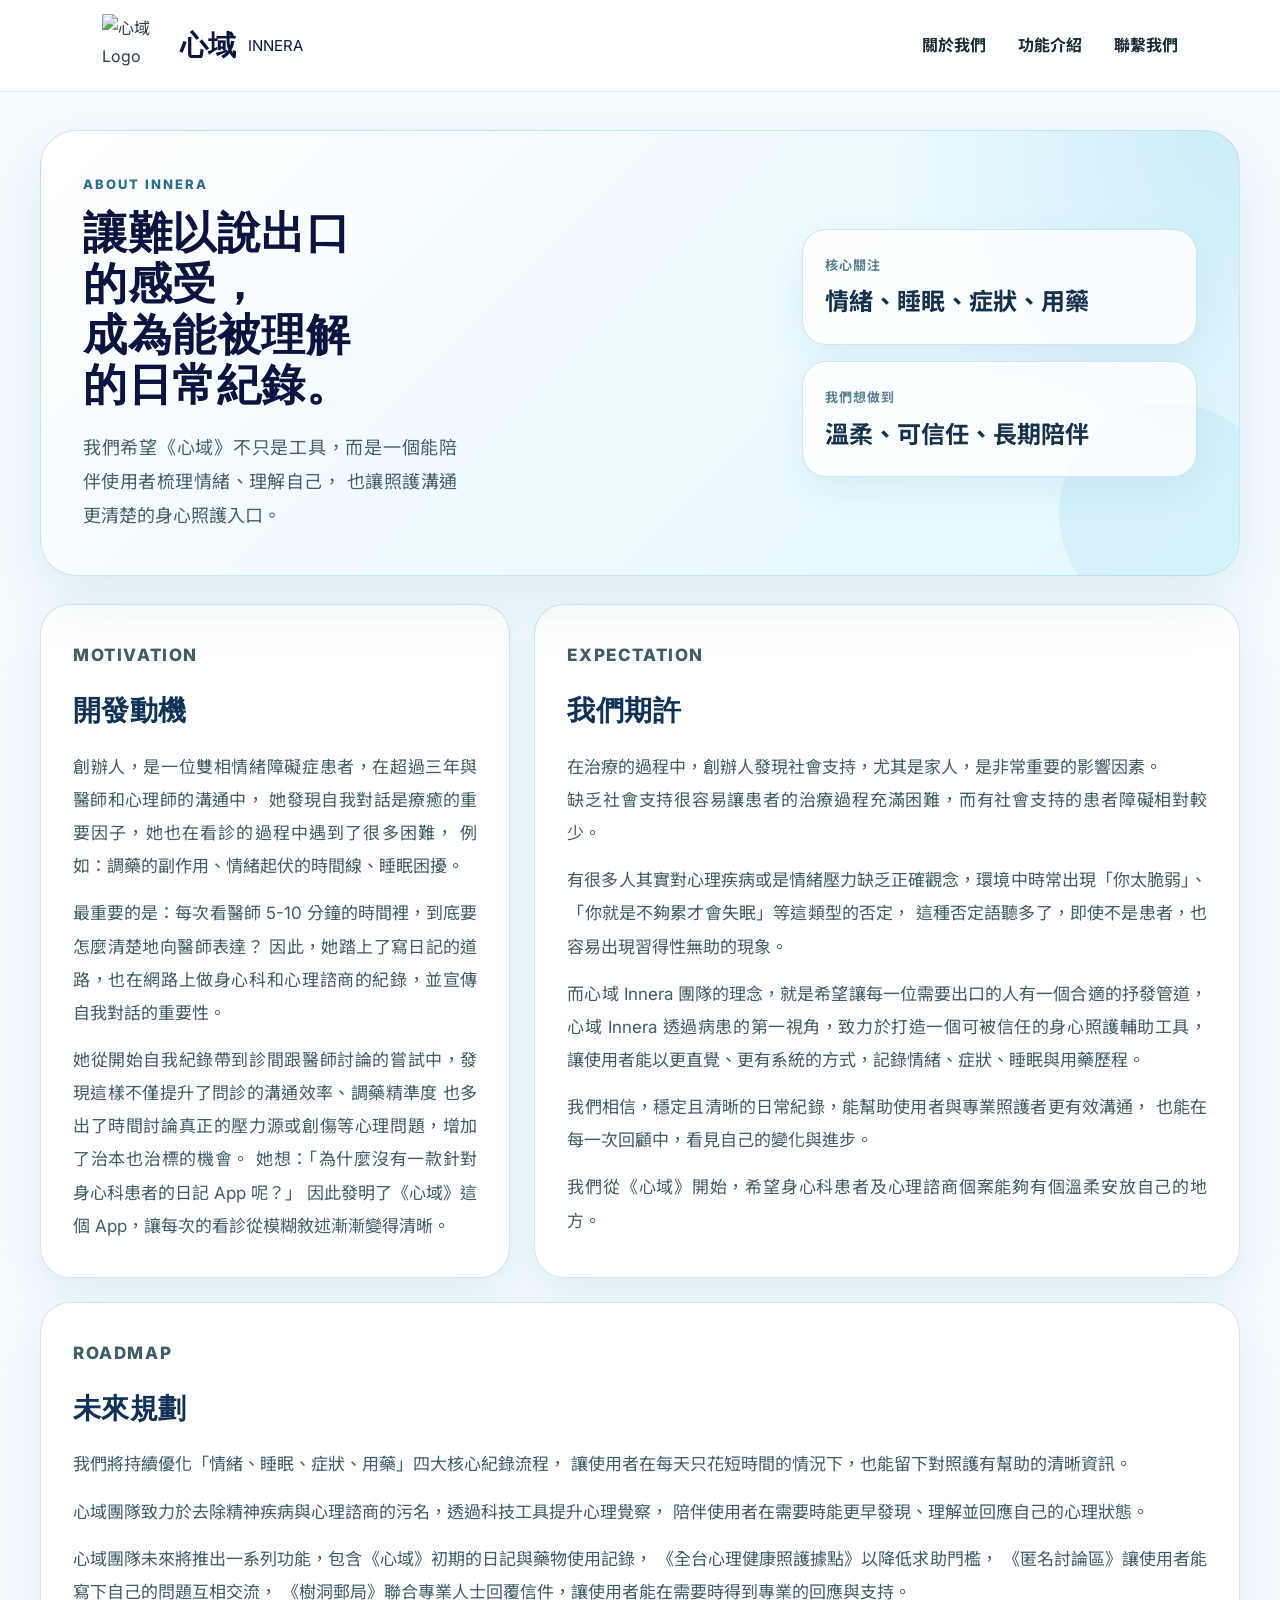
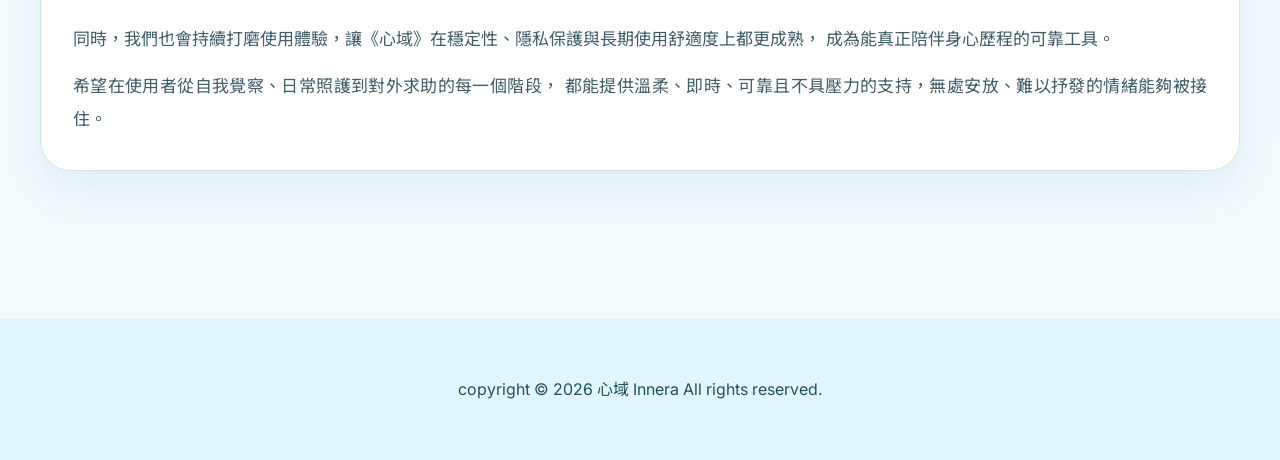
==== about.html @ 6039befc "[fix]修改「關於我們」內容" ====
<!DOCTYPE html>
<html lang="zh-TW">
<head>
  <meta charset="UTF-8">
  <meta name="viewport" content="width=device-width, initial-scale=1.0">
  <title>關於我們 | 心域 Innera</title>
  <meta name="description" content="了解心域 Innera 的開發動機與我們期許，探索我們如何打造更溫柔、可被信任的身心照護工具。">
  <link rel="stylesheet" href="style.css">
</head>
<body class="about-page">
  <header class="navbar">
    <a class="logo-area" href="index.html" aria-label="回到首頁">
      <img src="images/logo.jpg" class="logo" alt="心域 Logo">
      <div class="brand-text">
        <div class="brand-title">
          <h1>心域</h1>
          <span>INNERA</span>
        </div>
      </div>
    </a>

    <nav>
      <div class="nav-item has-submenu">
        <a href="about.html">關於我們</a>
        <div class="submenu">
          <a href="#about-motivation">開發動機</a>
          <a href="#about-expectation">我們期許</a>
          <a href="#about-roadmap">未來規劃</a>
        </div>
      </div>
      <a href="index.html#feature-intro">功能介紹</a>
      <a href="index.html#contact-us">聯繫我們</a>
    </nav>
  </header>

  <main class="about-page-main">
    <section class="about-hero">
      <div class="about-hero-copy">
        <p class="about-kicker">ABOUT INNERA</p>
        <h2>讓難以說出口的感受，<br>成為能被理解的日常紀錄。</h2>
        <p class="about-lead">
          我們希望《心域》不只是工具，而是一個能陪伴使用者梳理情緒、理解自己，
          也讓照護溝通更清楚的身心照護入口。
        </p>
      </div>
      <div class="about-hero-panel">
        <div class="about-highlight">
          <span>核心關注</span>
          <strong>情緒、睡眠、症狀、用藥</strong>
        </div>
        <div class="about-highlight">
          <span>我們想做到</span>
          <strong>溫柔、可信任、長期陪伴</strong>
        </div>
      </div>
    </section>

    <section class="about-story-grid">
      <article class="about-card" id="about-motivation">
        <p class="about-card-label">Motivation</p>
        <h3 class="about-subheading">開發動機</h3>
        <p>
    創辦人，是一位雙相情緒障礙症患者，在超過三年與醫師和心理師的溝通中，
    她發現自我對話是療癒的重要因子，她也在看診的過程中遇到了很多困難，
    例如：調藥的副作用、情緒起伏的時間線、睡眠困擾。
    </p>
    <p>
    最重要的是：每次看醫師 5-10 分鐘的時間裡，到底要怎麼清楚地向醫師表達？
    因此，她踏上了寫日記的道路，也在網路上做身心科和心理諮商的紀錄，並宣傳自我對話的重要性。
    </p>
    <p>
    她從開始自我紀錄帶到診間跟醫師討論的嘗試中，發現這樣不僅提升了問診的溝通效率、調藥精準度
    也多出了時間討論真正的壓力源或創傷等心理問題，增加了治本也治標的機會。
    她想：「為什麼沒有一款針對身心科患者的日記 App 呢？」
    因此發明了《心域》這個 App，讓每次的看診從模糊敘述漸漸變得清晰。
  </p>
      </article>

      <article class="about-card about-card-wide" id="about-expectation">
        <p class="about-card-label">Expectation</p>
        <h3 class="about-subheading">我們期許</h3>
        <p>
          在治療的過程中，創辦人發現社會支持，尤其是家人，是非常重要的影響因素。<br>
          缺乏社會支持很容易讓患者的治療過程充滿困難，而有社會支持的患者障礙相對較少。
        </p>
        <p>
          有很多人其實對心理疾病或是情緒壓力缺乏正確觀念，環境中時常出現「你太脆弱」、「你就是不夠累才會失眠」等這類型的否定，
          這種否定語聽多了，即使不是患者，也容易出現習得性無助的現象。
        </p>
        <p>
          而心域 Innera 團隊的理念，就是希望讓每一位需要出口的人有一個合適的抒發管道，
          心域 Innera 透過病患的第一視角，致力於打造一個可被信任的身心照護輔助工具，
          讓使用者能以更直覺、更有系統的方式，記錄情緒、症狀、睡眠與用藥歷程。
        </p>
        <p>
          我們相信，穩定且清晰的日常紀錄，能幫助使用者與專業照護者更有效溝通，
          也能在每一次回顧中，看見自己的變化與進步。
        </p>
        <p>
          我們從《心域》開始，希望身心科患者及心理諮商個案能夠有個溫柔安放自己的地方。
        </p>
      </article>

      <article class="about-card about-card-full" id="about-roadmap">
        <p class="about-card-label">Roadmap</p>
        <h3 class="about-subheading">未來規劃</h3>
        <p>
          我們將持續優化「情緒、睡眠、症狀、用藥」四大核心紀錄流程，
          讓使用者在每天只花短時間的情況下，也能留下對照護有幫助的清晰資訊。
        </p>
        <p>
          心域團隊致力於去除精神疾病與心理諮商的污名，透過科技工具提升心理覺察，
          陪伴使用者在需要時能更早發現、理解並回應自己的心理狀態。
        </p>
        <p>
            心域團隊未來將推出一系列功能，包含《心域》初期的日記與藥物使用記錄，
            《全台心理健康照護據點》以降低求助門檻，
            《匿名討論區》讓使用者能寫下自己的問題互相交流，
            《樹洞郵局》聯合專業人士回覆信件，讓使用者能在需要時得到專業的回應與支持。
        </p>
        <p>
          同時，我們也會持續打磨使用體驗，讓《心域》在穩定性、隱私保護與長期使用舒適度上都更成熟，
          成為能真正陪伴身心歷程的可靠工具。
        </p>
        <p>
            希望在使用者從自我覺察、日常照護到對外求助的每一個階段，
            都能提供溫柔、即時、可靠且不具壓力的支持，無處安放、難以抒發的情緒能夠被接住。
        </p>
      </article>
    </section>
  </main>
 <footer>
  <p>copyright © 2026 心域 Innera All rights reserved.</p>
</footer>
</body>
</html>
---- style.css ----
@import url("https://fonts.googleapis.com/css2?family=Inter:wght@400;600;700;800&family=Noto+Sans+TC:wght@400;500;700;900&family=Noto+Serif+TC:wght@600;700;900&display=swap");

* {
  box-sizing: border-box;
}

html {
  scroll-behavior: smooth;
}

body {
  margin: 0;
  font-family: "Inter", "Noto Sans TC", "Microsoft JhengHei", sans-serif;
  background: #f4fbff;
  color: #2f3e46;
  line-height: 1.8;
}

h1,
h2,
h3,
h4,
h5,
h6 {
  font-family: "Helvetica", "Arial", sans-serif;
}

/* 導覽列 */
.navbar {
  position: fixed;
  top: 0;
  width: 100%;
  height: 92px;
  padding: 10px 8%;
  display: flex;
  justify-content: space-between;
  align-items: center;
  background: rgba(255, 255, 255, 0.9);
  backdrop-filter: blur(14px);
  border-bottom: 1px solid rgba(120, 180, 210, 0.25);
  z-index: 1000;
}

.logo-area {
  display: flex;
  align-items: center;
  gap: 14px;
  text-decoration: none;
  color: inherit;
}

.logo-area .logo {
  width: 64px;
  height: 64px;
  object-fit: contain;
  margin: 0;
  padding: 0;
  background: transparent;
  box-shadow: none;
  border-radius: 0;
}

.brand-title {
  display: flex;
  align-items: center;
  gap: 12px;
}

.brand-title h1 {
  margin: 0;
  font-size: 28px;
  line-height: 1;
  color: #0b143f;
}

.brand-title span {
  font-size: 15px;
  color: #0b143f;
}

.navbar nav {
  display: flex;
  align-items: center;
}

.navbar nav > a,
.navbar nav > .nav-item > a {
  margin-left: 32px;
  text-decoration: none;
  color: #172b38;
  font-weight: 700;
  font-size: 16px;
}

.navbar nav .has-submenu {
  position: relative;
}

.navbar nav .submenu {
  position: absolute;
  left: 32px;
  top: calc(100% + 16px);
  min-width: 150px;
  padding: 8px 0;
  border-radius: 12px;
  background: rgba(255, 255, 255, 0.98);
  border: 1px solid rgba(120, 180, 210, 0.25);
  box-shadow: 0 14px 30px rgba(40, 90, 110, 0.16);
  display: none;
}

.navbar nav .submenu a {
  display: block;
  margin: 0;
  padding: 8px 14px;
  font-size: 14px;
  font-weight: 600;
  color: #23404f;
  text-decoration: none;
  white-space: nowrap;
}

.navbar nav .submenu a:hover {
  background: #eff9ff;
  color: #1183a4;
}

.navbar nav .has-submenu::after {
  content: "";
  position: absolute;
  left: 0;
  right: 0;
  bottom: -16px;
  height: 16px;
}

.navbar nav .has-submenu:hover .submenu,
.navbar nav .has-submenu:focus-within .submenu {
  display: block;
}

.navbar nav a:hover {
  color: #5bbfd3;
}

/* Hero */
.hero {
  min-height: 620px;
  padding: 120px 8% 60px;
  display: flex;
  justify-content: space-between;
  align-items: center;
  overflow: hidden;
  position: relative;
  background:
    radial-gradient(circle at 55% 22%, rgba(255,255,255,0.95), transparent 26%),
    radial-gradient(circle at 90% 80%, rgba(142,212,239,0.35), transparent 28%),
    linear-gradient(135deg, #eefaff 0%, #dff6ff 45%, #bdefff 100%);
}

.hero::after {
  content: "";
  position: absolute;
  left: -5%;
  bottom: -100px;
  width: 110%;
  height: 190px;
  background: rgba(160, 220, 248, 0.45);
  border-radius: 50% 50% 0 0;
}

.hero-left {
  max-width: 540px;
  z-index: 2;
}

.hero-left h2 {
  margin: 0;
  font-size: 76px;
  line-height: 1.1;
  color: #0b143f;
  letter-spacing: 3px;
}

.subtitle {
  font-size: 28px;
  color: #304f76;
  margin: 18px 0 22px;
  letter-spacing: 2px;
}

.desc {
  font-size: 18px;
  color: #506b7a;
  max-width: 520px;
  margin: 20px 0;
}

.download {
  display: flex;
  gap: 14px;
  margin-top: 32px;
}

.qr-item {
  display: flex;
  flex-direction: column;
  align-items: center;
  gap: 10px;
}

.download img {
  width: 120px;
  height: 120px;
  border-radius: 16px;
  background: #ffffff;
  box-shadow: 0 12px 26px rgba(80, 160, 180, 0.22);
}

.store-link {
  font-size: 14px;
  font-weight: 700;
  color: #0b143f;
  text-decoration: none;
  border-bottom: 2px solid rgba(11, 20, 63, 0.2);
}

.store-link:hover {
  color: #0f6f87;
  border-bottom-color: rgba(15, 111, 135, 0.45);
}

.btn {
  display: inline-block;
  padding: 12px 26px;
  border-radius: 999px;
  text-decoration: none;
  font-weight: 700;
  transition: 0.25s;
}

.google {
  background: white;
  color: #1f2d35;
  border: 1px solid rgba(25, 50, 70, 0.2);
}

.apple {
  background: #0b143f;
  color: white;
}

.btn:hover {
  transform: translateY(-4px);
  box-shadow: 0 12px 26px rgba(80, 160, 180, 0.25);
}

/* Hero 三支手機 */
.phone-showcase {
  width: 560px;
  height: 460px;
  position: relative;
  z-index: 2;
}

.phone {
  position: absolute;
  width: 190px;
  height: 390px;
  object-fit: cover;
  border-radius: 34px;
  padding: 0;
  margin: 0;
  background: white;
  border: 10px solid #111a3a;
  box-shadow: 0 22px 45px rgba(20, 70, 100, 0.22);
  animation: float 3s ease-in-out infinite;
}

.phone-left {
  left: 30px;
  top: 72px;
  transform: rotate(-2deg);
  z-index: 1;
}

.phone-center {
  left: 170px;
  top: 10px;
  width: 220px;
  height: 440px;
  z-index: 3;
}

.phone-right {
  right: 10px;
  top: 70px;
  transform: rotate(2deg);
  z-index: 2;
}

/* 引言 */
blockquote {
  margin: 60px auto;
  max-width: 760px;
  padding: 32px 40px;
  border-left: 6px solid #7ccfe0;
  background: rgba(255, 255, 255, 0.85);
  border-radius: 24px;
  box-shadow: 0 16px 40px rgba(80, 160, 180, 0.12);
  font-size: 20px;
  color: #345b63;
}

/* 功能分組 */
.feature-group {
  width: 100%;
  padding: 90px 8%;
  text-align: center;
  display: flex;
  flex-direction: column;
  align-items: center;
}

.feature-group h2 {
  width: 100%;
  text-align: center;
  font-size: 36px;
  color: #0b143f;
  margin: 0 auto 12px;
}

.feature-group p {
  width: 100%;
  max-width: 680px;
  text-align: center;
  margin: 0 auto 48px;
  color: #5f747b;
  font-size: 18px;
}

.blue-section {
  background: linear-gradient(180deg, #effbff, #dff6ff);
}

.feature-grid {
  display: grid;
  grid-template-columns: repeat(3, auto);
  gap: 28px;
  justify-content: center;
}

.single-feature {
  max-width: 900px;
  margin: 0 auto;
}

.feature-group img {
  width: 100 px;
  margin: 0;
  padding: 16px;
  background: white;
  border-radius: 28px;
  box-shadow: 0 18px 45px rgba(80, 160, 180, 0.16);
  transition: 0.35s;
}

.feature-group img:hover {
  transform: translateY(-8px) scale(1.01);
  box-shadow: 0 28px 70px rgba(80, 160, 180, 0.22);
}

.feature-grid img:nth-child(4) {
  grid-column: 2 / 3;
}

/* 頁尾 */
footer {
  margin-top: 100px;
  padding: 40px 8%;
  text-align: center;
  background: #dff6ff;
  color: #24515c;
}

footer .copyright-symbol {
  display: inline-flex;
  width: 28px;
  height: 28px;
  border: 2px solid #24515c;
  border-radius: 50%;
  align-items: center;
  justify-content: center;
  font-weight: 700;
  margin-right: 6px;
}

/* 動畫 */
@keyframes float {
  0% { transform: translateY(0); }
  50% { transform: translateY(-10px); }
  100% { transform: translateY(0); }
}

/* 手機版 */
@media (max-width: 768px) {
  .navbar {
    height: auto;
    padding: 12px 24px;
    flex-direction: column;
    gap: 12px;
  }

  .navbar nav {
    gap: 10px;
    flex-wrap: wrap;
    justify-content: center;
  }

  .navbar nav > a,
  .navbar nav > .nav-item > a {
    margin: 0;
    font-size: 14px;
  }

  .navbar nav .has-submenu {
    display: flex;
    flex-direction: column;
    align-items: center;
  }

  .navbar nav .has-submenu::after {
    display: none;
  }

  .navbar nav .submenu {
    position: static;
    display: flex;
    gap: 6px;
    min-width: 0;
    margin-top: 4px;
    padding: 0;
    border: 0;
    box-shadow: none;
    background: transparent;
  }

  .navbar nav .submenu a {
    padding: 2px 8px;
    font-size: 12px;
    border-radius: 999px;
    background: rgba(16, 129, 161, 0.1);
  }

  .hero {
    flex-direction: column;
    text-align: center;
    padding: 150px 24px 60px;
  }

  .hero-left h2 {
    font-size: 48px;
  }

  .subtitle {
    font-size: 22px;
  }

  .download {
    justify-content: center;
    flex-wrap: wrap;
  }

  .phone-showcase {
    width: 320px;
    height: 360px;
    margin-top: 40px;
  }

  .phone {
    width: 120px;
    height: 250px;
    border-radius: 24px;
    border-width: 7px;
  }

  .phone-left {
    left: 0;
    top: 70px;
  }

  .phone-center {
    left: 90px;
    top: 20px;
    width: 140px;
    height: 290px;
  }

  .phone-right {
    right: 0;
    top: 70px;
  }

  .feature-grid {
    grid-template-columns: 1fr;
  }

  .feature-grid img:nth-child(4) {
    grid-column: auto;
  }
}

/* ===== 五大功能點選方框 ===== */
.feature-menu {
  padding: 90px 8%;
  text-align: center;
  background: #f4fbff;
  scroll-margin-top: 110px;
}

#about-us,
#about-motivation,
#about-expectation,
#about-roadmap,
#contact-us {
  scroll-margin-top: 110px;
}

.about-section,
.contact-section {
  width: min(92%, 980px);
  margin: 0 auto;
  padding: 52px 40px;
  border-radius: 30px;
  background: linear-gradient(180deg, #ffffff, #f5fcff);
  border: 1px solid rgba(170, 210, 225, 0.55);
  box-shadow: 0 18px 40px rgba(70, 140, 165, 0.12);
  text-align: center;
}

.about-section {
  width: min(96%, 1200px);
  margin-top: 28px;
  margin-bottom: 38px;
}

.about-page-main {
  padding-top: 120px;
}

.about-page-main {
  width: min(1200px, calc(100% - 48px));
  margin: 0 auto;
  padding-bottom: 48px;
}

.about-page .about-hero {
  position: relative;
  display: grid;
  grid-template-columns: minmax(0, 1.4fr) minmax(280px, 0.8fr);
  gap: 28px;
  align-items: stretch;
  margin: 10px auto 28px;
  padding: 42px;
  border-radius: 36px;
  background:
    radial-gradient(circle at top right, rgba(124, 206, 231, 0.28), transparent 28%),
    linear-gradient(135deg, #ffffff 0%, #eefaff 52%, #e4f7ff 100%);
  border: 1px solid rgba(170, 210, 225, 0.55);
  box-shadow: 0 24px 60px rgba(70, 140, 165, 0.14);
  overflow: hidden;
}

.about-page .about-hero::after {
  content: "";
  position: absolute;
  right: -40px;
  bottom: -48px;
  width: 220px;
  height: 220px;
  border-radius: 50%;
  background: rgba(137, 212, 235, 0.18);
}

.about-page .about-hero-copy,
.about-page .about-hero-panel {
  position: relative;
  z-index: 1;
}

.about-page .about-kicker {
  margin: 0 0 12px;
  color: #2b7187;
  font-size: 13px;
  font-weight: 800;
  letter-spacing: 2px;
}

.about-page .about-hero h2 {
  margin: 0;
  max-width: 11ch;
  font-family: "Helvetica", "Arial", sans-serif;
  font-size: clamp(28px, 3.8vw, 44px);
  font-weight: 800;
  line-height: 1.15;
  letter-spacing: 0.5px;
  color: #0b143f;
}

.about-page .about-hero h2 br {
  display: none;
}

@media (min-width: 768px) {
  .about-page .about-hero h2 br {
    display: inline;
  }
}

.about-page .about-lead {
  margin: 20px 0 0;
  max-width: 34ch;
  color: #44606c;
  font-size: 18px;
  line-height: 1.9;
  text-align: justify;
  text-justify: inter-ideograph;
}

.about-page .about-hero-panel {
  display: grid;
  gap: 16px;
  align-content: center;
}

.about-page .about-highlight {
  padding: 24px 22px;
  border-radius: 24px;
  background: rgba(255, 255, 255, 0.8);
  border: 1px solid rgba(146, 201, 220, 0.45);
  box-shadow: 0 14px 34px rgba(70, 140, 165, 0.1);
}

.about-page .about-highlight span {
  display: block;
  margin-bottom: 8px;
  color: #568092;
  font-size: 13px;
  font-weight: 700;
  letter-spacing: 1px;
  text-transform: uppercase;
}

.about-page .about-highlight strong {
  display: block;
  color: #14324c;
  font-size: 24px;
  line-height: 1.45;
}

.about-page .about-story-grid {
  display: grid;
  grid-template-columns: minmax(0, 0.8fr) minmax(0, 1.2fr);
  gap: 24px;
  align-items: start;
}

.about-page .about-card {
  padding: 34px 32px;
  border-radius: 30px;
  background: rgba(255, 255, 255, 0.94);
  border: 1px solid rgba(170, 210, 225, 0.55);
  box-shadow: 0 18px 40px rgba(70, 140, 165, 0.12);
}

.about-page .about-card-label {
  margin: 0 0 12px;
  color: #4b8195;
  font-size: 12px;
  font-weight: 800;
  letter-spacing: 1.6px;
  text-transform: uppercase;
  text-align: left;
}

.about-page .about-subheading {
  margin: 0 0 14px;
  max-width: none;
  font-size: 28px;
  text-align: left;
}

.about-page .about-card p {
  margin: 0 0 14px;
  max-width: none;
  color: #3e5e6a;
  font-size: 17px;
  line-height: 1.95;
  text-align: justify;
  text-justify: inter-ideograph;
}

.about-page .about-card p:last-child {
  margin-bottom: 0;
}

.about-page .about-card-wide {
  min-height: 100%;
}

.about-page .about-card-full {
  grid-column: 1 / -1;
}

.about-page .about-card br {
  display: none;
}

@media (min-width: 768px) {
  .about-page .about-card br {
    display: inline;
  }
}

.contact-section {
  margin-top: 28px;
}

.section-heading {
  margin: 0 auto 22px;
  font-size: 34px;
  font-weight: 800;
  color: #0b143f;
  letter-spacing: 1px;
}

.about-subheading {
  margin: 28px auto 10px;
  max-width: 760px;
  text-align: left;
  font-size: 24px;
  font-weight: 800;
  color: #0f3257;
  letter-spacing: 0.4px;
}

.about-subheading:first-of-type {
  margin-top: 8px;
}

.about-section p,
.contact-section p {
  margin: 0 auto 14px;
  max-width: 760px;
  color: #3e5e6a;
  font-size: 17px;
  line-height: 1.9;
}

.about-section p br {
  display: none;
}

@media (min-width: 768px) {
  .about-section p br {
    display: inline;
  }
}

.feature-menu blockquote br {
  display: none;
}

@media (min-width: 500px) {
  .feature-menu blockquote br {
    display: inline;
  }
}

.contact-list {
  margin-top: 10px;
}

.cooperation-form {
  width: min(100%, 760px);
  margin: 28px auto 0;
  padding: 28px;
  border-radius: 20px;
  background: #ffffff;
  border: 1px solid rgba(150, 200, 220, 0.4);
  box-shadow: 0 12px 30px rgba(70, 140, 165, 0.12);
  text-align: left;
}

.cooperation-form h3 {
  margin: 0 0 18px;
  font-size: 24px;
  color: #0b143f;
}

.form-help {
  margin: 0 0 14px;
  font-size: 13px;
  color: #587583;
}

.form-grid {
  display: grid;
  grid-template-columns: repeat(2, minmax(0, 1fr));
  gap: 14px;
}

.cooperation-form label {
  display: flex;
  flex-direction: column;
  gap: 8px;
  color: #2f4f5b;
  font-size: 14px;
  font-weight: 600;
}

.cooperation-form input,
.cooperation-form textarea {
  width: 100%;
  padding: 12px 14px;
  border-radius: 12px;
  border: 1px solid rgba(145, 180, 196, 0.6);
  font-size: 15px;
  font-family: inherit;
  color: #1f3a40;
  background: #fbfeff;
}

.cooperation-form input:focus,
.cooperation-form textarea:focus {
  outline: none;
  border-color: #67bfd5;
  box-shadow: 0 0 0 3px rgba(103, 191, 213, 0.2);
}

.full-width {
  margin-top: 14px;
}

.submit-btn {
  margin-top: 18px;
  padding: 12px 18px;
  border: 0;
  border-radius: 12px;
  background: #0b143f;
  color: #ffffff;
  font-size: 15px;
  font-weight: 700;
  cursor: pointer;
}

.submit-btn:hover {
  background: #13235f;
}

.form-note {
  margin-top: 12px;
  min-height: 24px;
  font-size: 14px;
}

.form-note.success {
  color: #1d6f84;
}

.form-note.error {
  color: #b33b3b;
}

.feature-menu h2 {
  font-size: 36px;
  margin-bottom: 10px;
  color: #0b143f;
}

.feature-menu-title {
  display: flex;
  align-items: center;
  justify-content: center;
  gap: 16px;
  margin: 0 auto 36px;
  font-size: 32px;
  font-weight: 800;
  color: #0b143f;
  letter-spacing: 1px;
}

.feature-menu-title::before,
.feature-menu-title::after {
  content: "";
  width: min(22vw, 180px);
  height: 1px;
  background: #b9c4cc;
}

.feature-menu > p {
  color: #6b7b80;
  margin-bottom: 42px;
  font-size: 18px;
}

.feature-menu-grid {
  display: grid;
  grid-template-columns: repeat(5, 1fr);
  gap: 22px;
}

.feature-card {
  display: block;
  padding: 28px 20px;
  min-height: 190px;
  background: white;
  border-radius: 28px;
  text-decoration: none;
  color: #1f3a40;
  box-shadow: 0 18px 45px rgba(80, 160, 180, 0.14);
  border: 1px solid rgba(160, 220, 235, 0.65);
  transition: 0.3s ease;
}

.feature-card span {
  display: inline-flex;
  width: 42px;
  height: 42px;
  border-radius: 50%;
  align-items: center;
  justify-content: center;
  background: #dff6ff;
  color: #0b143f;
  font-weight: 800;
  margin-bottom: 16px;
}

.feature-card h3 {
  margin: 0 0 10px;
  font-size: 20px;
  color: #0b143f;
}

.feature-card p {
  margin: 0;
  font-size: 15px;
  color: #6b7b80;
}

.feature-card:hover {
  transform: translateY(-10px);
  background: linear-gradient(180deg, #ffffff, #eafaff);
  box-shadow: 0 26px 60px rgba(80, 160, 180, 0.22);
}

/* 點擊跳轉時，不要被固定導覽列擋住 */
.feature-group {
  scroll-margin-top: 110px;
}

/* 手機版 */
@media (max-width: 900px) {
  .feature-menu-grid {
    grid-template-columns: 1fr;
  }

  .about-section,
  .contact-section {
    width: calc(100% - 36px);
    padding: 36px 20px;
    border-radius: 22px;
  }

  .cooperation-form {
    padding: 20px;
  }

  .form-grid {
    grid-template-columns: 1fr;
  }

  .section-heading {
    font-size: 28px;
  }

  .feature-menu-title {
    font-size: 26px;
    gap: 10px;
  }

  .feature-menu-title::before,
  .feature-menu-title::after {
    width: min(18vw, 90px);
  }

  .feature-card {
    min-height: auto;
  }
}

/* ===== 修正圖片大小（全部鎖住） ===== */
.feature-grid img {
  width: 260px !important;
  height: auto;
  margin: 0 auto;
  display: block;
  object-fit: contain;
}

/* 單張功能圖（例如日記、藥物） */
.single-feature img {
  width: 720px;
  max-width: 80%;
  margin: 0 auto;
  display: block;
  border-radius: 28px;
  box-shadow: 0 18px 45px rgba(80, 160, 180, 0.16);
}

/* ===== 趨勢圖影片（重點） ===== */
.video-banner {
  max-width: 900px;
  margin: 0 auto;
  border-radius: 32px;
  overflow: hidden;
  background: white;
  box-shadow: 0 24px 60px rgba(80, 160, 180, 0.18);
}

.video-banner video {
  width: 100%;
  display: block;
}

/* hover 動畫（加分） */
.feature-grid img:hover {
  transform: translateY(-8px);
  transition: 0.3s;
}
/* ===== 功能展示圖修正版：避免截圖爆大 ===== */

/* 功能區整體 */
.feature-group {
  padding: 100px 8%;
  text-align: center;
  overflow: hidden;
}

/* 標題置中 */
.feature-group h2 {
  text-align: center;
  font-size: 36px;
  color: #0b143f;
  margin: 0 auto 12px;
}

.feature-group p {
  text-align: center;
  max-width: 680px;
  margin: 0 auto 48px;
  color: #5f747b;
  font-size: 18px;
}

/* 多張手機截圖：固定高度，不再滿版 */
.feature-grid {
  display: flex;
  justify-content: center;
  align-items: flex-start;
  gap: 24px;
  flex-wrap: wrap;
}

.feature-grid img {
  width: auto !important;
  height: clamp(280px, 32vw, 400px) !important;
  max-width: none !important;
  object-fit: contain;
  border-radius: 32px;
  padding: 10px;
  background: white;
  box-shadow: 0 20px 50px rgba(80, 160, 180, 0.18);
}

/* 單張圖：例如日記、藥物整合 */
.single-feature img {
  width: auto !important;
  height: clamp(320px, 36vw, 460px) !important;
  max-width: 90% !important;
  object-fit: contain;
  border-radius: 32px;
  padding: 10px;
  background: white;
  box-shadow: 0 20px 50px rgba(80, 160, 180, 0.18);
}

/* 趨勢圖橫幅：適合截圖 */
.trend-banner {
  width: min(90%, 980px);
  height: clamp(220px, 30vw, 340px);
  margin: 0 auto;
  border-radius: 32px;
  overflow: hidden;
  background: white;
  box-shadow: 0 24px 60px rgba(80, 160, 180, 0.18);
}

/* 趨勢影片：完整顯示，不裁切內容 */
.video-banner-row {
  display: grid;
  grid-template-columns: repeat(2, minmax(240px, 280px));
  justify-content: center;
  gap: 18px;
  width: 100%;
  margin: 0 auto;
}

.video-banner {
  display: inline-flex;
  align-items: center;
  justify-content: center;
  width: 100%;
  max-width: 280px;
  margin: 0;
  padding: 10px;
  border-radius: 34px;
  overflow: hidden;
  background: linear-gradient(145deg, #e8f7ff, #d2f0ff);
  border: 1px solid rgba(140, 198, 222, 0.45);
  box-shadow: 0 24px 60px rgba(63, 130, 163, 0.22);
}

.trend-banner img {
  width: 100%;
  height: 100%;
  display: block;
}

.trend-banner img {
  object-fit: cover;
}

.video-banner video {
  width: 100%;
  height: auto;
  max-width: 100%;
  max-height: none;
  border-radius: 24px;
  background: transparent;
}

.video-fallback {
  margin: 12px 4px 2px;
  font-size: 14px;
  color: #2d5465;
}

.video-fallback a {
  color: #0b143f;
  font-weight: 700;
  text-decoration: underline;
}

/* hover 動畫 */
.feature-grid img:hover,
.single-feature img:hover,
.trend-banner:hover,
.video-banner:hover {
  transform: translateY(-8px);
  transition: 0.3s;
}

/* 手機版 */
@media (max-width: 768px) {
  .feature-grid img {
    height: 420px !important;
  }

  .single-feature img {
    height: 460px !important;
  }

  .trend-banner {
    height: 260px;
  }

  .video-banner {
    padding: 10px;
    border-radius: 24px;
  }

  .video-banner-row {
    grid-template-columns: 1fr;
    width: min(88vw, 280px);
    gap: 14px;
  }

  .video-banner video {
    max-width: 100%;
    max-height: none;
    border-radius: 18px;
  }
}

/* ===== 媒體尺寸統一（圖片 + 影片） ===== */
:root {
  --media-card-width: clamp(230px, 23vw, 290px);
  --media-card-height: clamp(390px, 38vw, 500px);
  --media-card-radius: 28px;
}

.feature-grid,
.single-feature {
  width: 100%;
  justify-content: center;
}

.video-banner-row {
  grid-template-columns: repeat(2, var(--media-card-width));
  justify-content: center;
  gap: 24px;
  width: 100%;
}

.feature-grid img,
.single-feature img,
.video-banner .feature-video {
  width: var(--media-card-width) !important;
  height: var(--media-card-height) !important;
  max-width: 100% !important;
  object-fit: contain;
  display: block;
  margin: 0 auto;
  border-radius: var(--media-card-radius);
  background: #ffffff;
  box-shadow: 0 20px 50px rgba(80, 160, 180, 0.18);
}

.video-banner {
  width: auto;
  max-width: none;
  padding: 10px;
  border-radius: var(--media-card-radius);
}

.video-fallback {
  max-width: var(--media-card-width);
  margin-left: auto;
  margin-right: auto;
}

@media (max-width: 1024px) {
  :root {
    --media-card-width: clamp(210px, 33vw, 260px);
    --media-card-height: clamp(350px, 55vw, 460px);
  }
}

@media (max-width: 768px) {
  :root {
    --media-card-width: min(84vw, 300px);
    --media-card-height: clamp(380px, 120vw, 500px);
  }

  body {
    font-size: 15px;
    line-height: 1.75;
  }

  h1,
  h2,
  h3 {
    letter-spacing: 0.2px;
    line-height: 1.35;
  }

  .hero-left h2 {
    font-size: clamp(36px, 10vw, 46px);
  }

  .subtitle {
    font-size: clamp(18px, 5.4vw, 22px);
    line-height: 1.5;
    letter-spacing: 0.2px;
  }

  .desc,
  .about-section p,
  .contact-section p,
  .feature-group p,
  .form-help,
  .form-note {
    font-size: 15px;
    line-height: 1.78;
    text-align: left;
    max-width: 34ch;
    margin-left: auto;
    margin-right: auto;
  }

  .about-section p {
    text-align: justify;
    text-justify: inter-ideograph;
  }

  .about-subheading {
    font-size: 21px;
    margin-top: 24px;
    margin-bottom: 8px;
  }

  .about-page-main {
    width: min(100%, calc(100% - 32px));
    padding-top: 136px;
  }

  .about-page .about-hero {
    grid-template-columns: 1fr;
    padding: 28px 22px;
    border-radius: 28px;
    gap: 18px;
  }

  .about-page .about-hero h2 {
    max-width: none;
    font-size: clamp(24px, 7.4vw, 34px);
  }

  .about-page .about-lead {
    max-width: none;
    font-size: 15px;
    line-height: 1.82;
  }

  .about-page .about-highlight {
    padding: 18px 18px;
    border-radius: 20px;
  }

  .about-page .about-highlight strong {
    font-size: 20px;
  }

  .about-page .about-story-grid {
    grid-template-columns: 1fr;
    gap: 18px;
  }

  .about-page .about-card {
    padding: 24px 20px;
    border-radius: 24px;
  }

  .about-page .about-subheading {
    font-size: 24px;
    margin-bottom: 10px;
  }

  .about-page .about-card p {
    font-size: 15px;
    line-height: 1.82;
  }

  .feature-card p {
    text-align: center;
    max-width: none;
  }

  .feature-group h2,
  .section-heading,
  .feature-menu-title {
    font-size: clamp(24px, 7vw, 30px);
    line-height: 1.35;
  }

  .feature-card h3 {
    font-size: 19px;
    line-height: 1.4;
  }

  .video-banner-row {
    grid-template-columns: 1fr;
    justify-items: center;
    gap: 16px;
  }
}

/* 點圖放大燈箱 */
.zoomable-image {
  cursor: zoom-in;
}

.lightbox {
  position: fixed;
  inset: 0;
  display: flex;
  align-items: center;
  justify-content: center;
  padding: 32px;
  background: rgba(8, 20, 45, 0.86);
  opacity: 0;
  visibility: hidden;
  transition: opacity 0.25s ease, visibility 0.25s ease;
  z-index: 3000;
}

.lightbox.is-open {
  opacity: 1;
  visibility: visible;
}

.lightbox-image {
  max-width: min(92vw, 1100px);
  max-height: 86vh;
  border-radius: 22px;
  box-shadow: 0 30px 90px rgba(0, 0, 0, 0.42);
  background: #ffffff;
}

.lightbox-close {
  position: absolute;
  top: 16px;
  right: 20px;
  width: 46px;
  height: 46px;
  border: 0;
  border-radius: 50%;
  background: rgba(255, 255, 255, 0.2);
  color: #ffffff;
  font-size: 30px;
  line-height: 1;
  cursor: pointer;
}

.lightbox-close:hover {
  background: rgba(255, 255, 255, 0.32);
}

body.no-scroll {
  overflow: hidden;
}

@media (max-width: 768px) {
  .lightbox {
    padding: 18px;
  }

  .lightbox-image {
    max-width: 94vw;
    max-height: 78vh;
  }
}
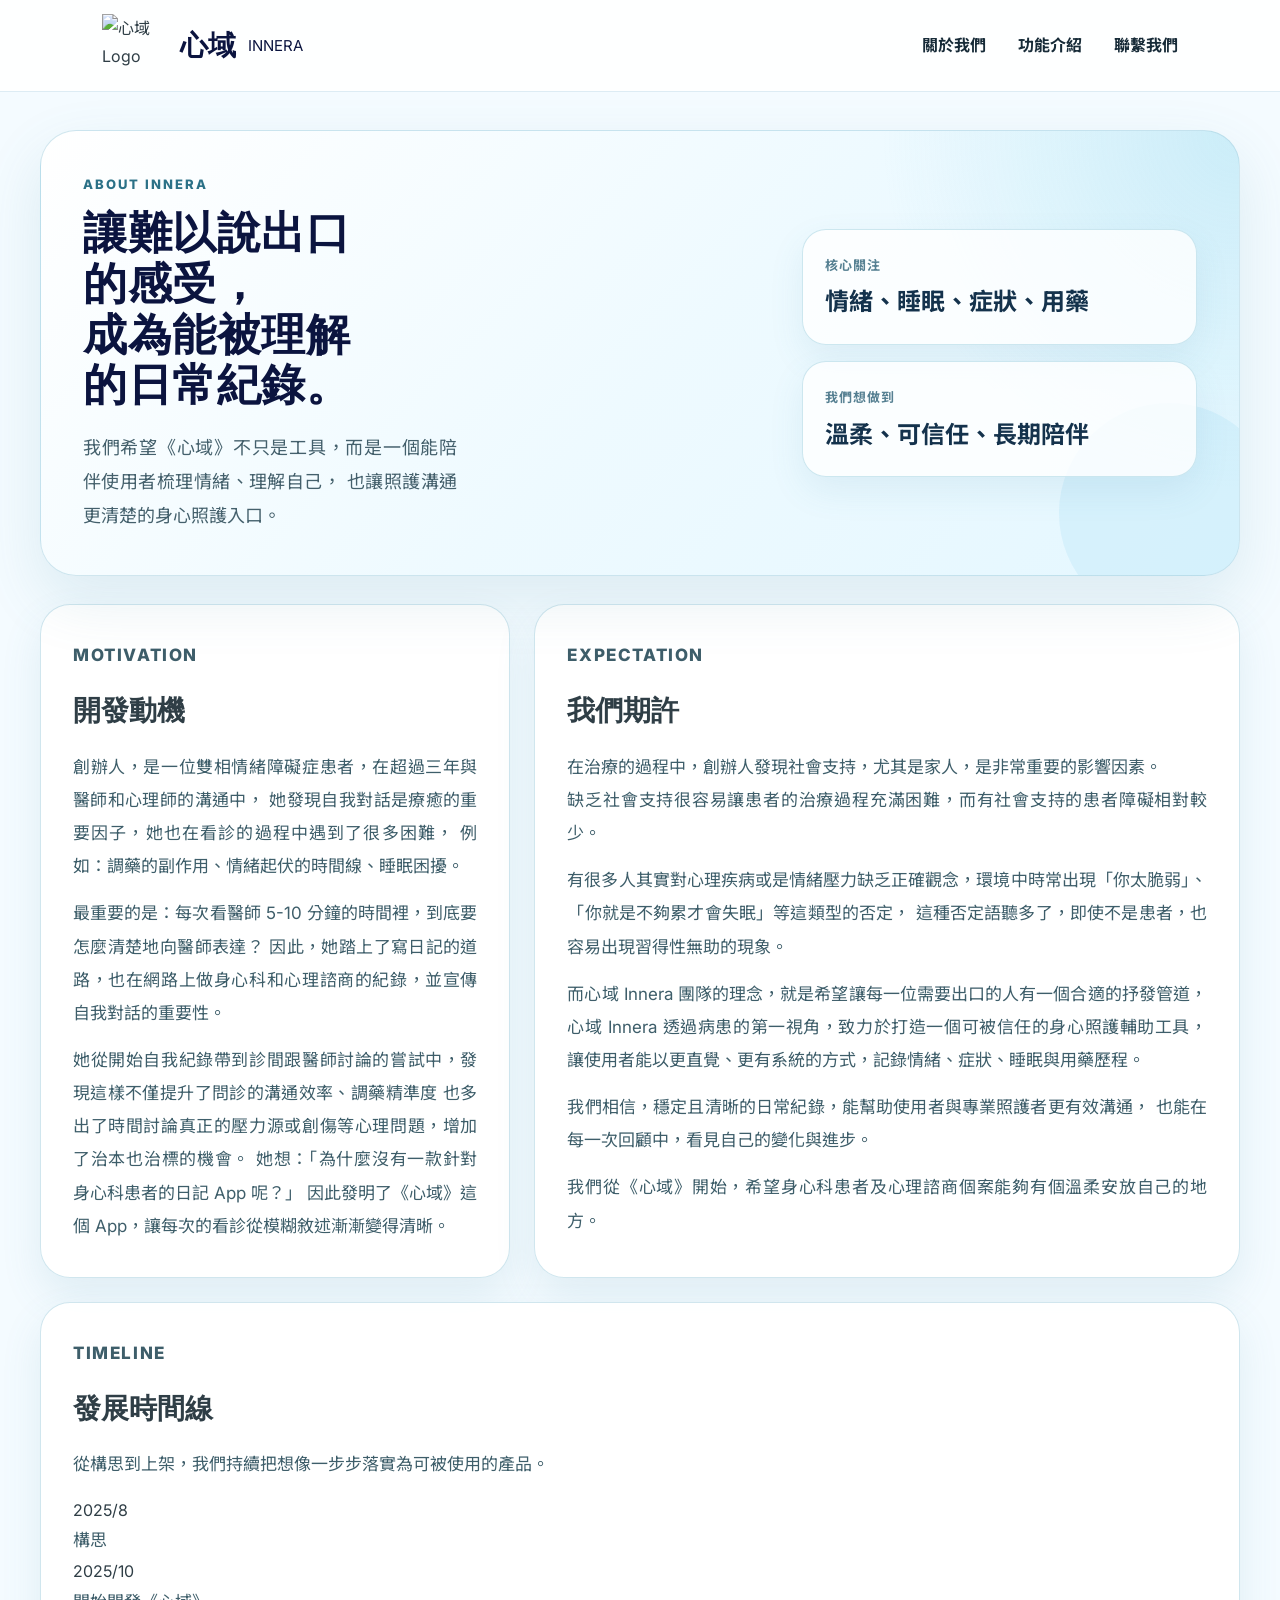
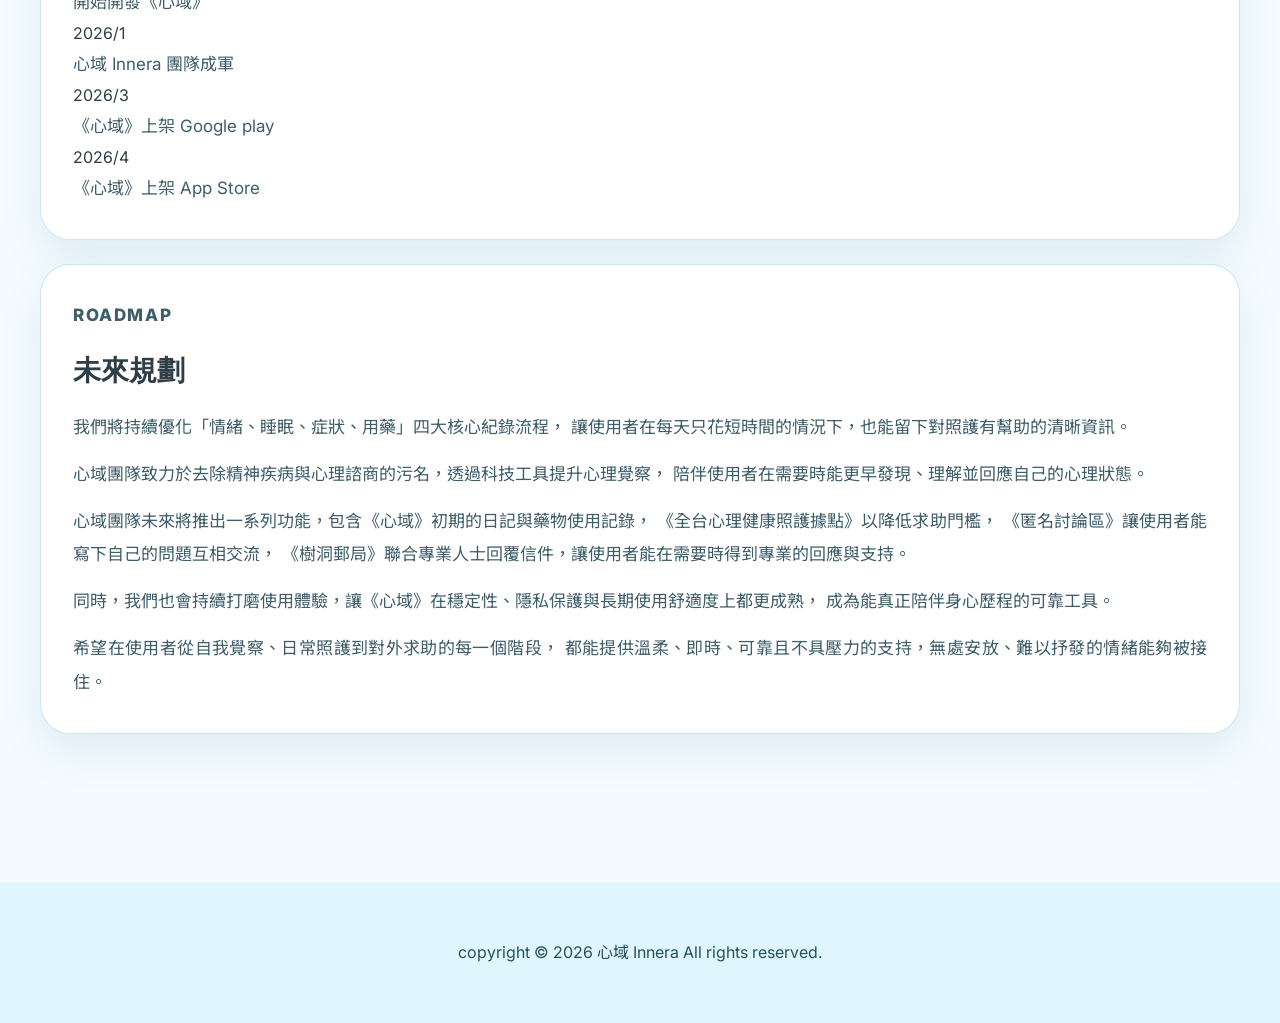
==== commit 5f3007fd: "Version 3" ====
--- a/about.html
+++ b/about.html
@@ -4,8 +4,9 @@
   <meta charset="UTF-8">
   <meta name="viewport" content="width=device-width, initial-scale=1.0">
   <title>關於我們 | 心域 Innera</title>
-  <meta name="description" content="了解心域 Innera 的開發動機與我們期許，探索我們如何打造更溫柔、可被信任的身心照護工具。">
+  <meta name="description" content="了解心域 Innera 的開發動機與我們的期許，探索我們如何打造更溫柔、可被信任的身心照護工具。">
   <link rel="stylesheet" href="style.css">
+  <link rel="stylesheet" href="about.css">
 </head>
 <body class="about-page">
   <header class="navbar">
@@ -19,12 +20,20 @@
       </div>
     </a>
 
-    <nav>
+    <button class="nav-toggle" type="button" aria-label="開啟導覽選單" aria-expanded="false" aria-controls="primary-nav">
+      <span></span>
+      <span></span>
+      <span></span>
+    </button>
+
+    <nav id="primary-nav">
       <div class="nav-item has-submenu">
         <a href="about.html">關於我們</a>
+        <button class="submenu-toggle" type="button" aria-label="展開關於我們子選單" aria-expanded="false">▾</button>
         <div class="submenu">
           <a href="#about-motivation">開發動機</a>
           <a href="#about-expectation">我們期許</a>
+          <a href="#about-timeline">發展時間線</a>
           <a href="#about-roadmap">未來規劃</a>
         </div>
       </div>
@@ -101,36 +110,119 @@
         </p>
       </article>
 
-      <article class="about-card about-card-full" id="about-roadmap">
-        <p class="about-card-label">Roadmap</p>
-        <h3 class="about-subheading">未來規劃</h3>
-        <p>
-          我們將持續優化「情緒、睡眠、症狀、用藥」四大核心紀錄流程，
-          讓使用者在每天只花短時間的情況下，也能留下對照護有幫助的清晰資訊。
-        </p>
-        <p>
-          心域團隊致力於去除精神疾病與心理諮商的污名，透過科技工具提升心理覺察，
-          陪伴使用者在需要時能更早發現、理解並回應自己的心理狀態。
-        </p>
-        <p>
-            心域團隊未來將推出一系列功能，包含《心域》初期的日記與藥物使用記錄，
-            《全台心理健康照護據點》以降低求助門檻，
-            《匿名討論區》讓使用者能寫下自己的問題互相交流，
-            《樹洞郵局》聯合專業人士回覆信件，讓使用者能在需要時得到專業的回應與支持。
-        </p>
-        <p>
-          同時，我們也會持續打磨使用體驗，讓《心域》在穩定性、隱私保護與長期使用舒適度上都更成熟，
-          成為能真正陪伴身心歷程的可靠工具。
-        </p>
-        <p>
-            希望在使用者從自我覺察、日常照護到對外求助的每一個階段，
-            都能提供溫柔、即時、可靠且不具壓力的支持，無處安放、難以抒發的情緒能夠被接住。
-        </p>
+      <article class="about-card about-card-full" id="about-timeline">
+        <p class="about-card-label">Timeline</p>
+        <h3 class="about-subheading">發展時間線</h3>
+        <p class="about-timeline-intro">從構思到上架，我們持續把想像一步步落實為可被使用的產品。</p>
+        <div class="timeline-list">
+          <article class="timeline-item">
+            <time datetime="2025-08">2025/8</time>
+            <p>構思</p>
+          </article>
+          <article class="timeline-item">
+            <time datetime="2025-10">2025/10</time>
+            <p>開始開發《心域》</p>
+          </article>
+          <article class="timeline-item">
+            <time datetime="2026-01">2026/1</time>
+            <p>心域 Innera 團隊成軍</p>
+          </article>
+          <article class="timeline-item">
+            <time datetime="2026-03">2026/3</time>
+            <p>《心域》上架 Google play</p>
+          </article>
+          <article class="timeline-item">
+            <time datetime="2026-04">2026/4</time>
+            <p>《心域》上架 App Store</p>
+          </article>
+        </div>
       </article>
+
+        <article class="about-card about-card-full" id="about-roadmap">
+          <p class="about-card-label">Roadmap</p>
+          <h3 class="about-subheading">未來規劃</h3>
+          <p>
+            我們將持續優化「情緒、睡眠、症狀、用藥」四大核心紀錄流程，
+            讓使用者在每天只花短時間的情況下，也能留下對照護有幫助的清晰資訊。
+          </p>
+          <p>
+            心域團隊致力於去除精神疾病與心理諮商的污名，透過科技工具提升心理覺察，
+            陪伴使用者在需要時能更早發現、理解並回應自己的心理狀態。
+          </p>
+          <p>
+              心域團隊未來將推出一系列功能，包含《心域》初期的日記與藥物使用記錄，
+              《全台心理健康照護據點》以降低求助門檻，
+              《匿名討論區》讓使用者能寫下自己的問題互相交流，
+              《樹洞郵局》聯合專業人士回覆信件，讓使用者能在需要時得到專業的回應與支持。
+          </p>
+          <p>
+            同時，我們也會持續打磨使用體驗，讓《心域》在穩定性、隱私保護與長期使用舒適度上都更成熟，
+            成為能真正陪伴身心歷程的可靠工具。
+          </p>
+          <p>
+              希望在使用者從自我覺察、日常照護到對外求助的每一個階段，
+              都能提供溫柔、即時、可靠且不具壓力的支持，無處安放、難以抒發的情緒能夠被接住。
+          </p>
+        </article>
     </section>
   </main>
  <footer>
   <p>copyright © 2026 心域 Innera All rights reserved.</p>
 </footer>
+
+<script>
+  (function () {
+    const navbar = document.querySelector(".navbar");
+    const navToggle = document.querySelector(".nav-toggle");
+    const primaryNav = document.getElementById("primary-nav");
+    const aboutNavItem = primaryNav ? primaryNav.querySelector(".has-submenu") : null;
+    const submenuToggle = aboutNavItem ? aboutNavItem.querySelector(".submenu-toggle") : null;
+
+    function closeMobileNav() {
+      if (!navbar || !navToggle) {
+        return;
+      }
+
+      navbar.classList.remove("is-open");
+      navToggle.setAttribute("aria-expanded", "false");
+
+      if (aboutNavItem && submenuToggle) {
+        aboutNavItem.classList.remove("submenu-open");
+        submenuToggle.setAttribute("aria-expanded", "false");
+      }
+    }
+
+    if (!navbar || !navToggle || !primaryNav) {
+      return;
+    }
+
+    navToggle.addEventListener("click", () => {
+      const isOpen = navbar.classList.toggle("is-open");
+      navToggle.setAttribute("aria-expanded", String(isOpen));
+    });
+
+    primaryNav.querySelectorAll("a").forEach((anchor) => {
+      anchor.addEventListener("click", () => {
+        if (window.matchMedia("(max-width: 768px)").matches) {
+          closeMobileNav();
+        }
+      });
+    });
+
+    if (aboutNavItem && submenuToggle) {
+      submenuToggle.addEventListener("click", (event) => {
+        event.preventDefault();
+        const isSubmenuOpen = aboutNavItem.classList.toggle("submenu-open");
+        submenuToggle.setAttribute("aria-expanded", String(isSubmenuOpen));
+      });
+    }
+
+    window.addEventListener("resize", () => {
+      if (!window.matchMedia("(max-width: 768px)").matches) {
+        closeMobileNav();
+      }
+    });
+  })();
+</script>
 </body>
 </html>
--- a/style.css
+++ b/style.css
@@ -83,6 +83,34 @@
   align-items: center;
 }
 
+.nav-toggle {
+  display: none;
+  width: 42px;
+  height: 42px;
+  border: 1px solid rgba(120, 180, 210, 0.45);
+  border-radius: 12px;
+  background: rgba(255, 255, 255, 0.88);
+  padding: 9px 8px;
+  cursor: pointer;
+}
+
+.nav-toggle span {
+  display: block;
+  width: 100%;
+  height: 2px;
+  border-radius: 999px;
+  background: #184559;
+  transition: transform 0.2s ease, opacity 0.2s ease;
+}
+
+.nav-toggle span + span {
+  margin-top: 6px;
+}
+
+.submenu-toggle {
+  display: none;
+}
+
 .navbar nav > a,
 .navbar nav > .nav-item > a {
   margin-left: 32px;
@@ -407,49 +435,136 @@
   .navbar {
     height: auto;
     padding: 12px 24px;
+    flex-wrap: wrap;
+    gap: 10px;
+  }
+
+  .nav-toggle {
+    display: inline-flex;
     flex-direction: column;
-    gap: 12px;
+    justify-content: center;
+    margin-left: auto;
+  }
+
+  .navbar.is-open .nav-toggle span:nth-child(1) {
+    transform: translateY(8px) rotate(45deg);
+  }
+
+  .navbar.is-open .nav-toggle span:nth-child(2) {
+    opacity: 0;
+  }
+
+  .navbar.is-open .nav-toggle span:nth-child(3) {
+    transform: translateY(-8px) rotate(-45deg);
   }
 
   .navbar nav {
-    gap: 10px;
-    flex-wrap: wrap;
-    justify-content: center;
+    display: none;
+    width: 100%;
+    flex-direction: column;
+    align-items: stretch;
+    gap: 8px;
+    padding: 10px 0 2px;
+  }
+
+  .navbar.is-open nav {
+    display: flex;
   }
 
   .navbar nav > a,
   .navbar nav > .nav-item > a {
     margin: 0;
-    font-size: 14px;
+    font-size: 15px;
+    display: block;
+    padding: 10px 12px;
+    border-radius: 12px;
+    background: rgba(16, 129, 161, 0.08);
   }
 
   .navbar nav .has-submenu {
-    display: flex;
-    flex-direction: column;
+    position: static;
+    display: grid;
+    grid-template-columns: 1fr 42px;
     align-items: center;
+    gap: 0;
+    border-radius: 12px;
+    background: rgba(16, 129, 161, 0.12);
+    border: 1px solid rgba(93, 164, 188, 0.28);
+    overflow: hidden;
+  }
+
+  .navbar nav .has-submenu > a {
+    padding: 10px 12px;
+    background: transparent;
+    border-radius: 0;
   }
 
   .navbar nav .has-submenu::after {
     display: none;
   }
 
+  .navbar nav .submenu-toggle {
+    display: inline-flex;
+    align-items: center;
+    justify-content: center;
+    width: 42px;
+    height: 100%;
+    border: 0;
+    border-left: 1px solid rgba(93, 164, 188, 0.28);
+    border-radius: 0;
+    background: rgba(255, 255, 255, 0.45);
+    color: #184559;
+    font-size: 16px;
+    line-height: 1;
+    cursor: pointer;
+    transition: background 0.2s ease, transform 0.2s ease;
+  }
+
+  .navbar nav .submenu-toggle:hover {
+    background: rgba(255, 255, 255, 0.72);
+  }
+
+  .navbar nav .has-submenu:hover .submenu,
+  .navbar nav .has-submenu:focus-within .submenu {
+    display: none;
+  }
+
   .navbar nav .submenu {
     position: static;
-    display: flex;
+    display: none;
+    grid-column: 1 / -1;
+    flex-direction: column;
     gap: 6px;
     min-width: 0;
-    margin-top: 4px;
-    padding: 0;
+    margin-top: 2px;
+    margin-left: 10px;
+    padding: 8px 0 4px 12px;
+    border-left: 2px solid rgba(113, 189, 214, 0.5);
     border: 0;
     box-shadow: none;
     background: transparent;
   }
 
+  .navbar nav .has-submenu.submenu-open .submenu {
+    display: flex;
+  }
+
+  .navbar nav .has-submenu.submenu-open .submenu-toggle {
+    transform: rotate(180deg);
+  }
+
   .navbar nav .submenu a {
-    padding: 2px 8px;
-    font-size: 12px;
-    border-radius: 999px;
-    background: rgba(16, 129, 161, 0.1);
+    padding: 9px 12px;
+    font-size: 13px;
+    border-radius: 10px;
+    color: #235064;
+    background: rgba(255, 255, 255, 0.72);
+    border: 1px solid rgba(160, 216, 232, 0.75);
+  }
+
+  .navbar nav .submenu a:hover {
+    background: rgba(255, 255, 255, 0.95);
+    color: #1183a4;
   }
 
   .hero {
@@ -510,7 +625,6 @@
   }
 }
 
-/* ===== 五大功能點選方框 ===== */
 .feature-menu {
   padding: 90px 8%;
   text-align: center;
@@ -518,15 +632,10 @@
   scroll-margin-top: 110px;
 }
 
-#about-us,
-#about-motivation,
-#about-expectation,
-#about-roadmap,
 #contact-us {
   scroll-margin-top: 110px;
 }
 
-.about-section,
 .contact-section {
   width: min(92%, 980px);
   margin: 0 auto;
@@ -538,190 +647,6 @@
   text-align: center;
 }
 
-.about-section {
-  width: min(96%, 1200px);
-  margin-top: 28px;
-  margin-bottom: 38px;
-}
-
-.about-page-main {
-  padding-top: 120px;
-}
-
-.about-page-main {
-  width: min(1200px, calc(100% - 48px));
-  margin: 0 auto;
-  padding-bottom: 48px;
-}
-
-.about-page .about-hero {
-  position: relative;
-  display: grid;
-  grid-template-columns: minmax(0, 1.4fr) minmax(280px, 0.8fr);
-  gap: 28px;
-  align-items: stretch;
-  margin: 10px auto 28px;
-  padding: 42px;
-  border-radius: 36px;
-  background:
-    radial-gradient(circle at top right, rgba(124, 206, 231, 0.28), transparent 28%),
-    linear-gradient(135deg, #ffffff 0%, #eefaff 52%, #e4f7ff 100%);
-  border: 1px solid rgba(170, 210, 225, 0.55);
-  box-shadow: 0 24px 60px rgba(70, 140, 165, 0.14);
-  overflow: hidden;
-}
-
-.about-page .about-hero::after {
-  content: "";
-  position: absolute;
-  right: -40px;
-  bottom: -48px;
-  width: 220px;
-  height: 220px;
-  border-radius: 50%;
-  background: rgba(137, 212, 235, 0.18);
-}
-
-.about-page .about-hero-copy,
-.about-page .about-hero-panel {
-  position: relative;
-  z-index: 1;
-}
-
-.about-page .about-kicker {
-  margin: 0 0 12px;
-  color: #2b7187;
-  font-size: 13px;
-  font-weight: 800;
-  letter-spacing: 2px;
-}
-
-.about-page .about-hero h2 {
-  margin: 0;
-  max-width: 11ch;
-  font-family: "Helvetica", "Arial", sans-serif;
-  font-size: clamp(28px, 3.8vw, 44px);
-  font-weight: 800;
-  line-height: 1.15;
-  letter-spacing: 0.5px;
-  color: #0b143f;
-}
-
-.about-page .about-hero h2 br {
-  display: none;
-}
-
-@media (min-width: 768px) {
-  .about-page .about-hero h2 br {
-    display: inline;
-  }
-}
-
-.about-page .about-lead {
-  margin: 20px 0 0;
-  max-width: 34ch;
-  color: #44606c;
-  font-size: 18px;
-  line-height: 1.9;
-  text-align: justify;
-  text-justify: inter-ideograph;
-}
-
-.about-page .about-hero-panel {
-  display: grid;
-  gap: 16px;
-  align-content: center;
-}
-
-.about-page .about-highlight {
-  padding: 24px 22px;
-  border-radius: 24px;
-  background: rgba(255, 255, 255, 0.8);
-  border: 1px solid rgba(146, 201, 220, 0.45);
-  box-shadow: 0 14px 34px rgba(70, 140, 165, 0.1);
-}
-
-.about-page .about-highlight span {
-  display: block;
-  margin-bottom: 8px;
-  color: #568092;
-  font-size: 13px;
-  font-weight: 700;
-  letter-spacing: 1px;
-  text-transform: uppercase;
-}
-
-.about-page .about-highlight strong {
-  display: block;
-  color: #14324c;
-  font-size: 24px;
-  line-height: 1.45;
-}
-
-.about-page .about-story-grid {
-  display: grid;
-  grid-template-columns: minmax(0, 0.8fr) minmax(0, 1.2fr);
-  gap: 24px;
-  align-items: start;
-}
-
-.about-page .about-card {
-  padding: 34px 32px;
-  border-radius: 30px;
-  background: rgba(255, 255, 255, 0.94);
-  border: 1px solid rgba(170, 210, 225, 0.55);
-  box-shadow: 0 18px 40px rgba(70, 140, 165, 0.12);
-}
-
-.about-page .about-card-label {
-  margin: 0 0 12px;
-  color: #4b8195;
-  font-size: 12px;
-  font-weight: 800;
-  letter-spacing: 1.6px;
-  text-transform: uppercase;
-  text-align: left;
-}
-
-.about-page .about-subheading {
-  margin: 0 0 14px;
-  max-width: none;
-  font-size: 28px;
-  text-align: left;
-}
-
-.about-page .about-card p {
-  margin: 0 0 14px;
-  max-width: none;
-  color: #3e5e6a;
-  font-size: 17px;
-  line-height: 1.95;
-  text-align: justify;
-  text-justify: inter-ideograph;
-}
-
-.about-page .about-card p:last-child {
-  margin-bottom: 0;
-}
-
-.about-page .about-card-wide {
-  min-height: 100%;
-}
-
-.about-page .about-card-full {
-  grid-column: 1 / -1;
-}
-
-.about-page .about-card br {
-  display: none;
-}
-
-@media (min-width: 768px) {
-  .about-page .about-card br {
-    display: inline;
-  }
-}
-
 .contact-section {
   margin-top: 28px;
 }
@@ -734,37 +659,12 @@
   letter-spacing: 1px;
 }
 
-.about-subheading {
-  margin: 28px auto 10px;
-  max-width: 760px;
-  text-align: left;
-  font-size: 24px;
-  font-weight: 800;
-  color: #0f3257;
-  letter-spacing: 0.4px;
-}
-
-.about-subheading:first-of-type {
-  margin-top: 8px;
-}
-
-.about-section p,
 .contact-section p {
   margin: 0 auto 14px;
   max-width: 760px;
   color: #3e5e6a;
   font-size: 17px;
   line-height: 1.9;
-}
-
-.about-section p br {
-  display: none;
-}
-
-@media (min-width: 768px) {
-  .about-section p br {
-    display: inline;
-  }
 }
 
 .feature-menu blockquote br {
@@ -965,7 +865,6 @@
     grid-template-columns: 1fr;
   }
 
-  .about-section,
   .contact-section {
     width: calc(100% - 36px);
     padding: 36px 20px;
@@ -1286,7 +1185,6 @@
   }
 
   .desc,
-  .about-section p,
   .contact-section p,
   .feature-group p,
   .form-help,
@@ -1297,69 +1195,6 @@
     max-width: 34ch;
     margin-left: auto;
     margin-right: auto;
-  }
-
-  .about-section p {
-    text-align: justify;
-    text-justify: inter-ideograph;
-  }
-
-  .about-subheading {
-    font-size: 21px;
-    margin-top: 24px;
-    margin-bottom: 8px;
-  }
-
-  .about-page-main {
-    width: min(100%, calc(100% - 32px));
-    padding-top: 136px;
-  }
-
-  .about-page .about-hero {
-    grid-template-columns: 1fr;
-    padding: 28px 22px;
-    border-radius: 28px;
-    gap: 18px;
-  }
-
-  .about-page .about-hero h2 {
-    max-width: none;
-    font-size: clamp(24px, 7.4vw, 34px);
-  }
-
-  .about-page .about-lead {
-    max-width: none;
-    font-size: 15px;
-    line-height: 1.82;
-  }
-
-  .about-page .about-highlight {
-    padding: 18px 18px;
-    border-radius: 20px;
-  }
-
-  .about-page .about-highlight strong {
-    font-size: 20px;
-  }
-
-  .about-page .about-story-grid {
-    grid-template-columns: 1fr;
-    gap: 18px;
-  }
-
-  .about-page .about-card {
-    padding: 24px 20px;
-    border-radius: 24px;
-  }
-
-  .about-page .about-subheading {
-    font-size: 24px;
-    margin-bottom: 10px;
-  }
-
-  .about-page .about-card p {
-    font-size: 15px;
-    line-height: 1.82;
   }
 
   .feature-card p {
--- a/about.css
+++ b/about.css
@@ -0,0 +1,386 @@
+#about-us,
+#about-motivation,
+#about-expectation,
+#about-roadmap,
+#about-timeline {
+  scroll-margin-top: 110px;
+}
+
+.about-page-main {
+  width: min(1200px, calc(100% - 48px));
+  margin: 0 auto;
+  padding-top: 120px;
+  padding-bottom: 48px;
+}
+
+.about-page .about-hero {
+  position: relative;
+  display: grid;
+  grid-template-columns: minmax(0, 1.4fr) minmax(280px, 0.8fr);
+  gap: 28px;
+  align-items: stretch;
+  margin: 10px auto 28px;
+  padding: 42px;
+  border-radius: 36px;
+  background:
+    radial-gradient(circle at top right, rgba(124, 206, 231, 0.28), transparent 28%),
+    linear-gradient(135deg, #ffffff 0%, #eefaff 52%, #e4f7ff 100%);
+  border: 1px solid rgba(170, 210, 225, 0.55);
+  box-shadow: 0 24px 60px rgba(70, 140, 165, 0.14);
+  overflow: hidden;
+}
+
+.about-page .about-hero::after {
+  content: "";
+  position: absolute;
+  right: -40px;
+  bottom: -48px;
+  width: 220px;
+  height: 220px;
+  border-radius: 50%;
+  background: rgba(137, 212, 235, 0.18);
+}
+
+.about-page .about-hero-copy,
+.about-page .about-hero-panel {
+  position: relative;
+  z-index: 1;
+}
+
+.about-page .about-kicker {
+  margin: 0 0 12px;
+  color: #2b7187;
+  font-size: 13px;
+  font-weight: 800;
+  letter-spacing: 2px;
+}
+
+.about-page .about-hero h2 {
+  margin: 0;
+  max-width: 11ch;
+  font-family: "Helvetica", "Arial", sans-serif;
+  font-size: clamp(28px, 3.8vw, 44px);
+  font-weight: 800;
+  line-height: 1.15;
+  letter-spacing: 0.5px;
+  color: #0b143f;
+}
+
+.about-page .about-hero h2 br {
+  display: none;
+}
+
+.about-page .about-lead {
+  margin: 20px 0 0;
+  max-width: 34ch;
+  color: #44606c;
+  font-size: 18px;
+  line-height: 1.9;
+  text-align: justify;
+  text-justify: inter-ideograph;
+}
+
+.about-page .about-hero-panel {
+  display: grid;
+  gap: 16px;
+  align-content: center;
+}
+
+.about-page .about-highlight {
+  padding: 24px 22px;
+  border-radius: 24px;
+  background: rgba(255, 255, 255, 0.8);
+  border: 1px solid rgba(146, 201, 220, 0.45);
+  box-shadow: 0 14px 34px rgba(70, 140, 165, 0.1);
+}
+
+.about-page .about-highlight span {
+  display: block;
+  margin-bottom: 8px;
+  color: #568092;
+  font-size: 13px;
+  font-weight: 700;
+  letter-spacing: 1px;
+  text-transform: uppercase;
+}
+
+.about-page .about-highlight strong {
+  display: block;
+  color: #14324c;
+  font-size: 24px;
+  line-height: 1.45;
+}
+
+.about-page .about-story-grid {
+  display: grid;
+  grid-template-columns: minmax(0, 0.8fr) minmax(0, 1.2fr);
+  gap: 24px;
+  align-items: start;
+}
+
+.about-page .about-card {
+  padding: 34px 32px;
+  border-radius: 30px;
+  background: rgba(255, 255, 255, 0.94);
+  border: 1px solid rgba(170, 210, 225, 0.55);
+  box-shadow: 0 18px 40px rgba(70, 140, 165, 0.12);
+}
+
+.about-page .about-card-label {
+  margin: 0 0 12px;
+  color: #4b8195;
+  font-size: 12px;
+  font-weight: 800;
+  letter-spacing: 1.6px;
+  text-transform: uppercase;
+  text-align: left;
+}
+
+.about-page .about-subheading {
+  margin: 0 0 14px;
+  max-width: none;
+  font-size: 28px;
+  text-align: left;
+}
+
+.about-page .about-card p {
+  margin: 0 0 14px;
+  max-width: none;
+  color: #3e5e6a;
+  font-size: 17px;
+  line-height: 1.95;
+  text-align: justify;
+  text-justify: inter-ideograph;
+}
+
+.about-page .about-card p:last-child {
+  margin-bottom: 0;
+}
+
+.about-page .about-card-wide {
+  min-height: 100%;
+}
+
+.about-page .about-card-full {
+  grid-column: 1 / -1;
+}
+
+.about-page .about-card br {
+  display: none;
+}
+
+/* ===== 關於我們：品牌時間線 ===== */
+.about-timeline {
+  padding: 110px 8%;
+  background: linear-gradient(180deg, #f4fbff 0%, #eafaff 100%);
+  text-align: center;
+}
+
+.timeline-header {
+  max-width: 720px;
+  margin: 0 auto 70px;
+}
+
+.eyebrow {
+  display: inline-block;
+  margin-bottom: 12px;
+  color: #5bbfd3;
+  font-weight: 700;
+  letter-spacing: 2px;
+  text-transform: uppercase;
+}
+
+.timeline-header h2 {
+  margin: 0 0 16px;
+  font-size: 42px;
+  color: #0b143f;
+}
+
+.timeline-header p {
+  margin: 0 auto;
+  color: #5f747b;
+  font-size: 18px;
+}
+
+.about-timeline .timeline-list {
+  position: relative;
+  max-width: 980px;
+  margin: 0 auto;
+  display: block;
+}
+
+.about-timeline .timeline-list::before {
+  content: "";
+  position: absolute;
+  top: 0;
+  bottom: 0;
+  left: 50%;
+  width: 3px;
+  background: linear-gradient(180deg, #9bd7f5, #5bbfd3);
+  transform: translateX(-50%);
+  border-radius: 999px;
+}
+
+.about-timeline .timeline-item {
+  position: relative;
+  width: 50%;
+  padding: 0 48px 60px;
+  margin: 0;
+  display: block;
+}
+
+.about-timeline .timeline-item:nth-child(odd) {
+  left: 0;
+  text-align: right;
+}
+
+.about-timeline .timeline-item:nth-child(even) {
+  left: 50%;
+  text-align: left;
+}
+
+.about-timeline .timeline-item::before {
+  content: "";
+  position: absolute;
+  top: 8px;
+  left: 0;
+  width: 18px;
+  height: 18px;
+  background: #5bbfd3;
+  border: 6px solid #dff6ff;
+  border-radius: 50%;
+  box-shadow: 0 0 0 6px rgba(91, 191, 211, 0.14);
+  transform: translateX(-50%);
+  z-index: 2;
+}
+
+.about-timeline .timeline-item:nth-child(odd)::before {
+  left: 100%;
+}
+
+.about-timeline .timeline-item:nth-child(even)::before {
+  left: 0;
+}
+
+.about-timeline .timeline-date {
+  display: inline-block;
+  margin-bottom: 12px;
+  color: #1b6f86;
+  font-weight: 800;
+  font-size: 16px;
+}
+
+.about-timeline .timeline-card {
+  background: rgba(255, 255, 255, 0.86);
+  border: 1px solid rgba(155, 215, 245, 0.8);
+  border-radius: 24px;
+  padding: 24px 28px;
+  box-shadow: 0 18px 45px rgba(80, 160, 180, 0.12);
+  transition: 0.3s ease;
+}
+
+.about-timeline .timeline-card:hover {
+  transform: translateY(-6px);
+  box-shadow: 0 26px 60px rgba(80, 160, 180, 0.2);
+}
+
+.about-timeline .timeline-card h3 {
+  margin: 0 0 10px;
+  color: #0b143f;
+  font-size: 22px;
+}
+
+.about-timeline .timeline-card p {
+  margin: 0;
+  color: #5f747b;
+  font-size: 16px;
+  line-height: 1.8;
+}
+
+@media (min-width: 768px) {
+  .about-page .about-hero h2 br,
+  .about-page .about-card br {
+    display: inline;
+  }
+}
+
+/* 手機版 */
+@media (max-width: 768px) {
+  .about-page-main {
+    width: min(100%, calc(100% - 32px));
+    padding-top: 136px;
+  }
+
+  .about-page .about-hero {
+    grid-template-columns: 1fr;
+    padding: 28px 22px;
+    border-radius: 28px;
+    gap: 18px;
+  }
+
+  .about-page .about-hero h2 {
+    max-width: none;
+    font-size: clamp(24px, 7.4vw, 34px);
+  }
+
+  .about-page .about-lead {
+    max-width: none;
+    font-size: 15px;
+    line-height: 1.82;
+  }
+
+  .about-page .about-highlight {
+    padding: 18px 18px;
+    border-radius: 20px;
+  }
+
+  .about-page .about-highlight strong {
+    font-size: 20px;
+  }
+
+  .about-page .about-story-grid {
+    grid-template-columns: 1fr;
+    gap: 18px;
+  }
+
+  .about-page .about-card {
+    padding: 24px 20px;
+    border-radius: 24px;
+  }
+
+  .about-page .about-subheading {
+    font-size: 24px;
+    margin-bottom: 10px;
+  }
+
+  .about-page .about-card p {
+    font-size: 15px;
+    line-height: 1.82;
+  }
+
+  .about-timeline .timeline-list::before {
+    left: 18px;
+    transform: none;
+  }
+
+  .about-timeline .timeline-item,
+  .about-timeline .timeline-item:nth-child(even),
+  .about-timeline .timeline-item:nth-child(odd) {
+    width: 100%;
+    left: 0;
+    text-align: left;
+    padding: 0 0 46px 52px;
+  }
+
+  .about-timeline .timeline-item::before,
+  .about-timeline .timeline-item:nth-child(even)::before,
+  .about-timeline .timeline-item:nth-child(odd)::before {
+    left: 3px;
+    right: auto;
+    transform: none;
+  }
+
+  .timeline-header h2 {
+    font-size: 32px;
+  }
+}
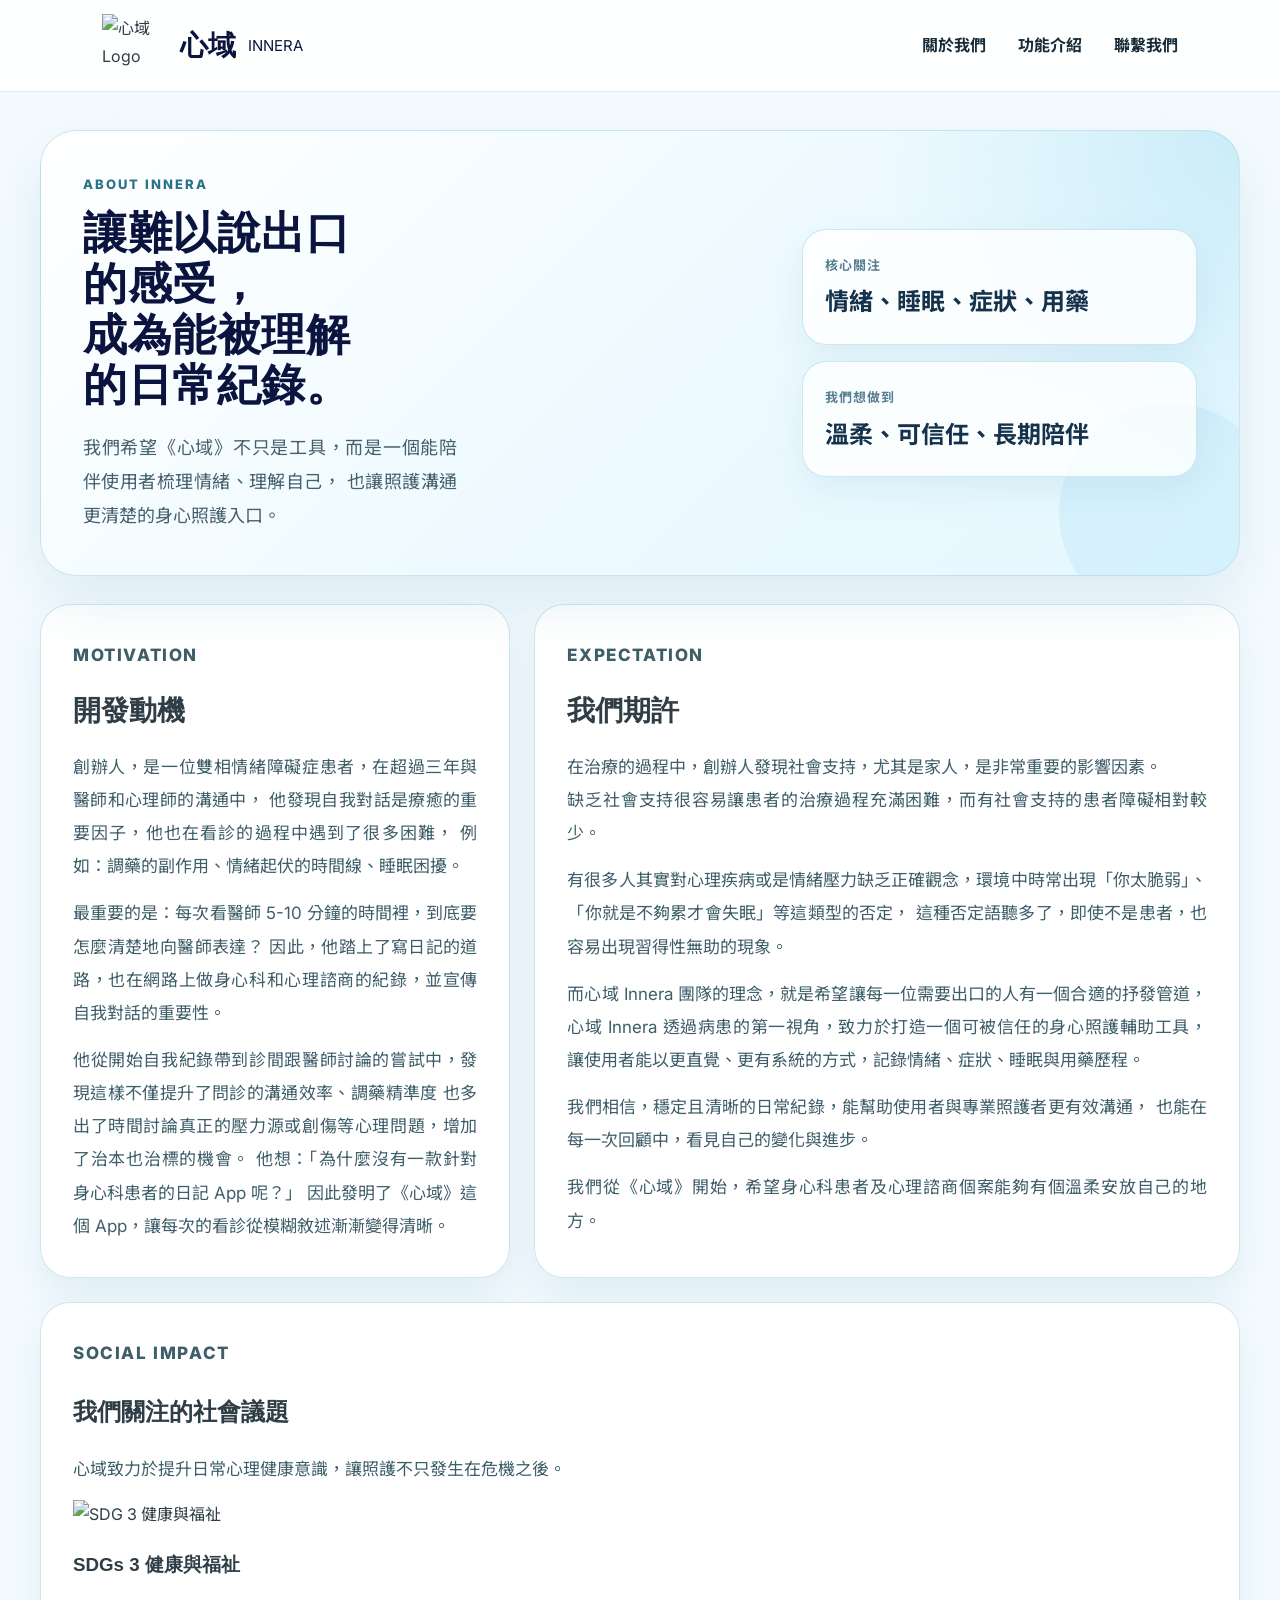
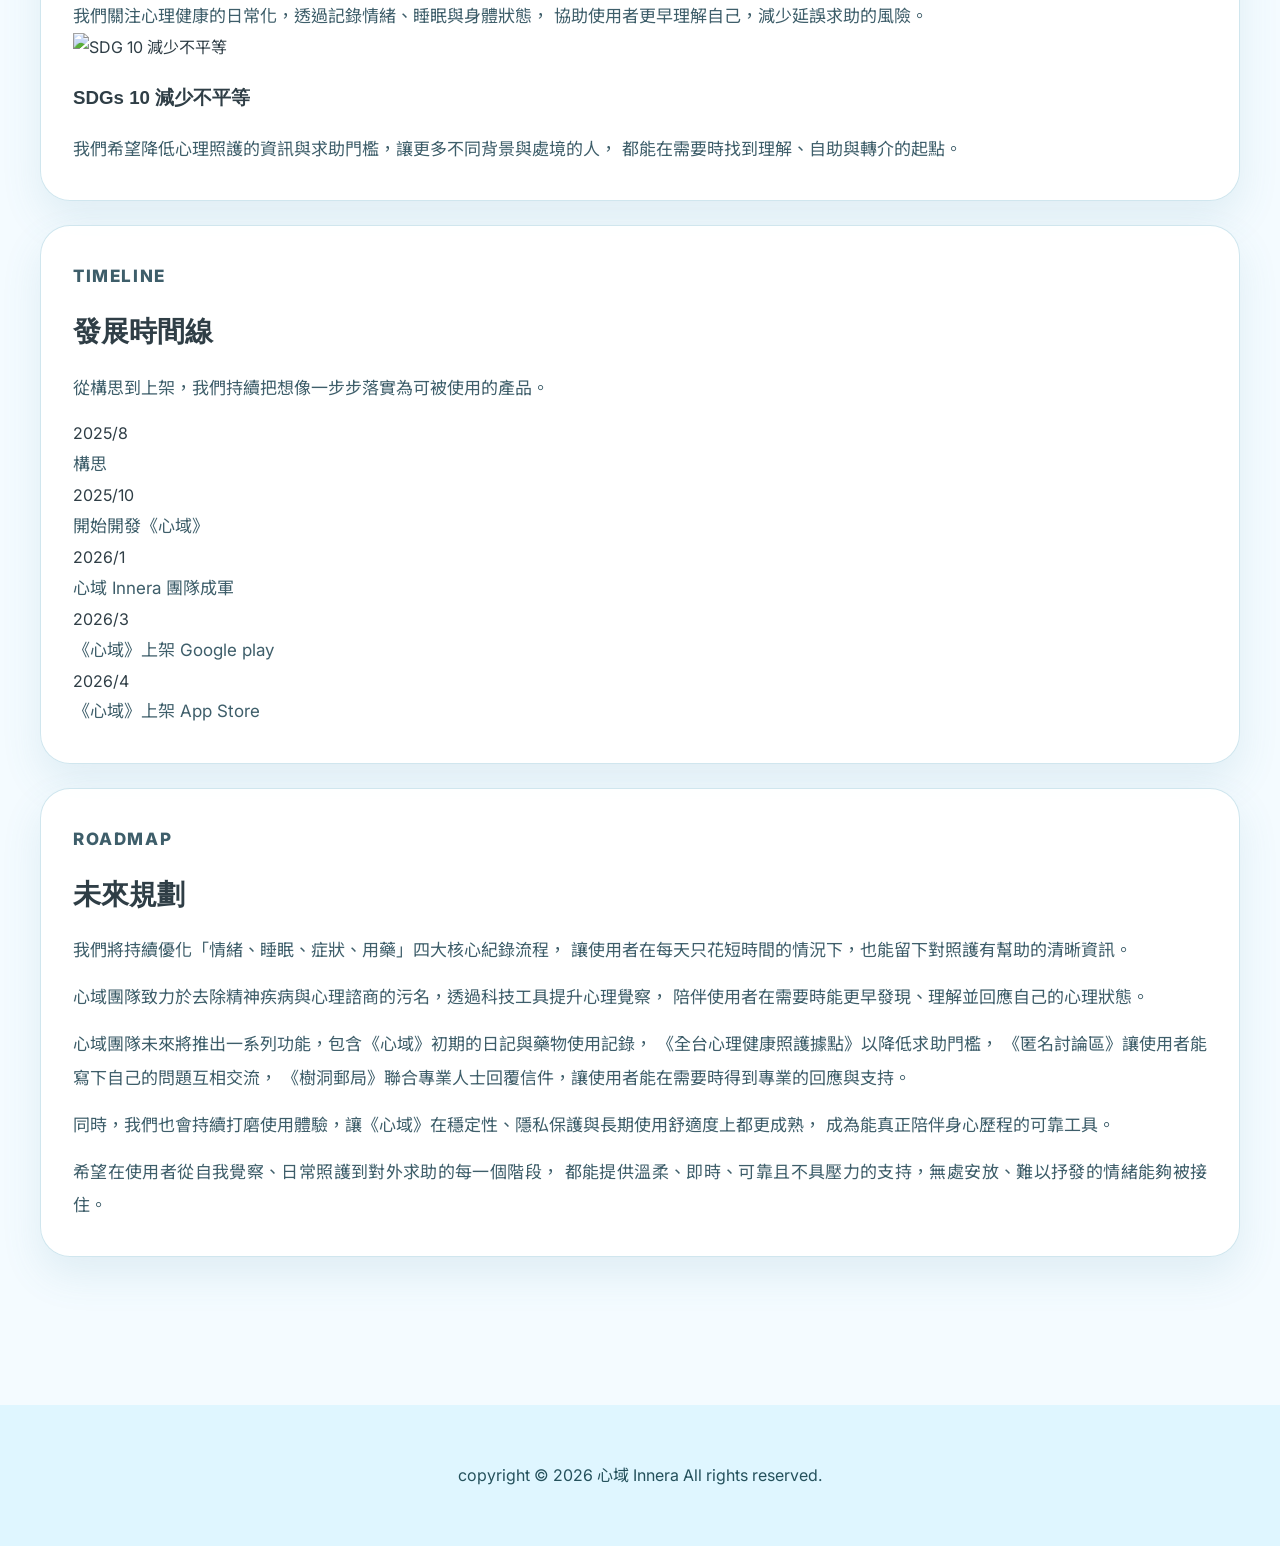
==== commit 8ad67a7c: "[fix]修正sitemap" ====
--- a/about.html
+++ b/about.html
@@ -33,6 +33,7 @@
         <div class="submenu">
           <a href="#about-motivation">開發動機</a>
           <a href="#about-expectation">我們期許</a>
+          <a href="#about-social">社會議題</a>
           <a href="#about-timeline">發展時間線</a>
           <a href="#about-roadmap">未來規劃</a>
         </div>
@@ -70,17 +71,17 @@
         <h3 class="about-subheading">開發動機</h3>
         <p>
     創辦人，是一位雙相情緒障礙症患者，在超過三年與醫師和心理師的溝通中，
-    她發現自我對話是療癒的重要因子，她也在看診的過程中遇到了很多困難，
+    他發現自我對話是療癒的重要因子，他也在看診的過程中遇到了很多困難，
     例如：調藥的副作用、情緒起伏的時間線、睡眠困擾。
     </p>
     <p>
     最重要的是：每次看醫師 5-10 分鐘的時間裡，到底要怎麼清楚地向醫師表達？
-    因此，她踏上了寫日記的道路，也在網路上做身心科和心理諮商的紀錄，並宣傳自我對話的重要性。
+    因此，他踏上了寫日記的道路，也在網路上做身心科和心理諮商的紀錄，並宣傳自我對話的重要性。
     </p>
     <p>
-    她從開始自我紀錄帶到診間跟醫師討論的嘗試中，發現這樣不僅提升了問診的溝通效率、調藥精準度
+    他從開始自我紀錄帶到診間跟醫師討論的嘗試中，發現這樣不僅提升了問診的溝通效率、調藥精準度
     也多出了時間討論真正的壓力源或創傷等心理問題，增加了治本也治標的機會。
-    她想：「為什麼沒有一款針對身心科患者的日記 App 呢？」
+    他想：「為什麼沒有一款針對身心科患者的日記 App 呢？」
     因此發明了《心域》這個 App，讓每次的看診從模糊敘述漸漸變得清晰。
   </p>
       </article>
@@ -108,6 +109,38 @@
         <p>
           我們從《心域》開始，希望身心科患者及心理諮商個案能夠有個溫柔安放自己的地方。
         </p>
+      </article>
+
+      <article class="about-card about-card-full" id="about-social">
+        <p class="about-card-label">Social Impact</p>
+        <section class="sdg-section">
+          <h2>我們關注的社會議題</h2>
+          <p class="sdg-subtitle">
+            心域致力於提升日常心理健康意識，讓照護不只發生在危機之後。
+          </p>
+
+          <div class="sdg-card">
+            <img src="images/SDGs 3.4.avif" alt="SDG 3 健康與福祉">
+            <div>
+              <h3>SDGs 3 健康與福祉</h3>
+              <p>
+                我們關注心理健康的日常化，透過記錄情緒、睡眠與身體狀態，
+                協助使用者更早理解自己，減少延誤求助的風險。
+              </p>
+            </div>
+          </div>
+
+          <div class="sdg-card">
+            <img src="images/SDGs 10.2.avif" alt="SDG 10 減少不平等">
+            <div>
+              <h3>SDGs 10 減少不平等</h3>
+              <p>
+                我們希望降低心理照護的資訊與求助門檻，讓更多不同背景與處境的人，
+                都能在需要時找到理解、自助與轉介的起點。
+              </p>
+            </div>
+          </div>
+        </section>
       </article>
 
       <article class="about-card about-card-full" id="about-timeline">
